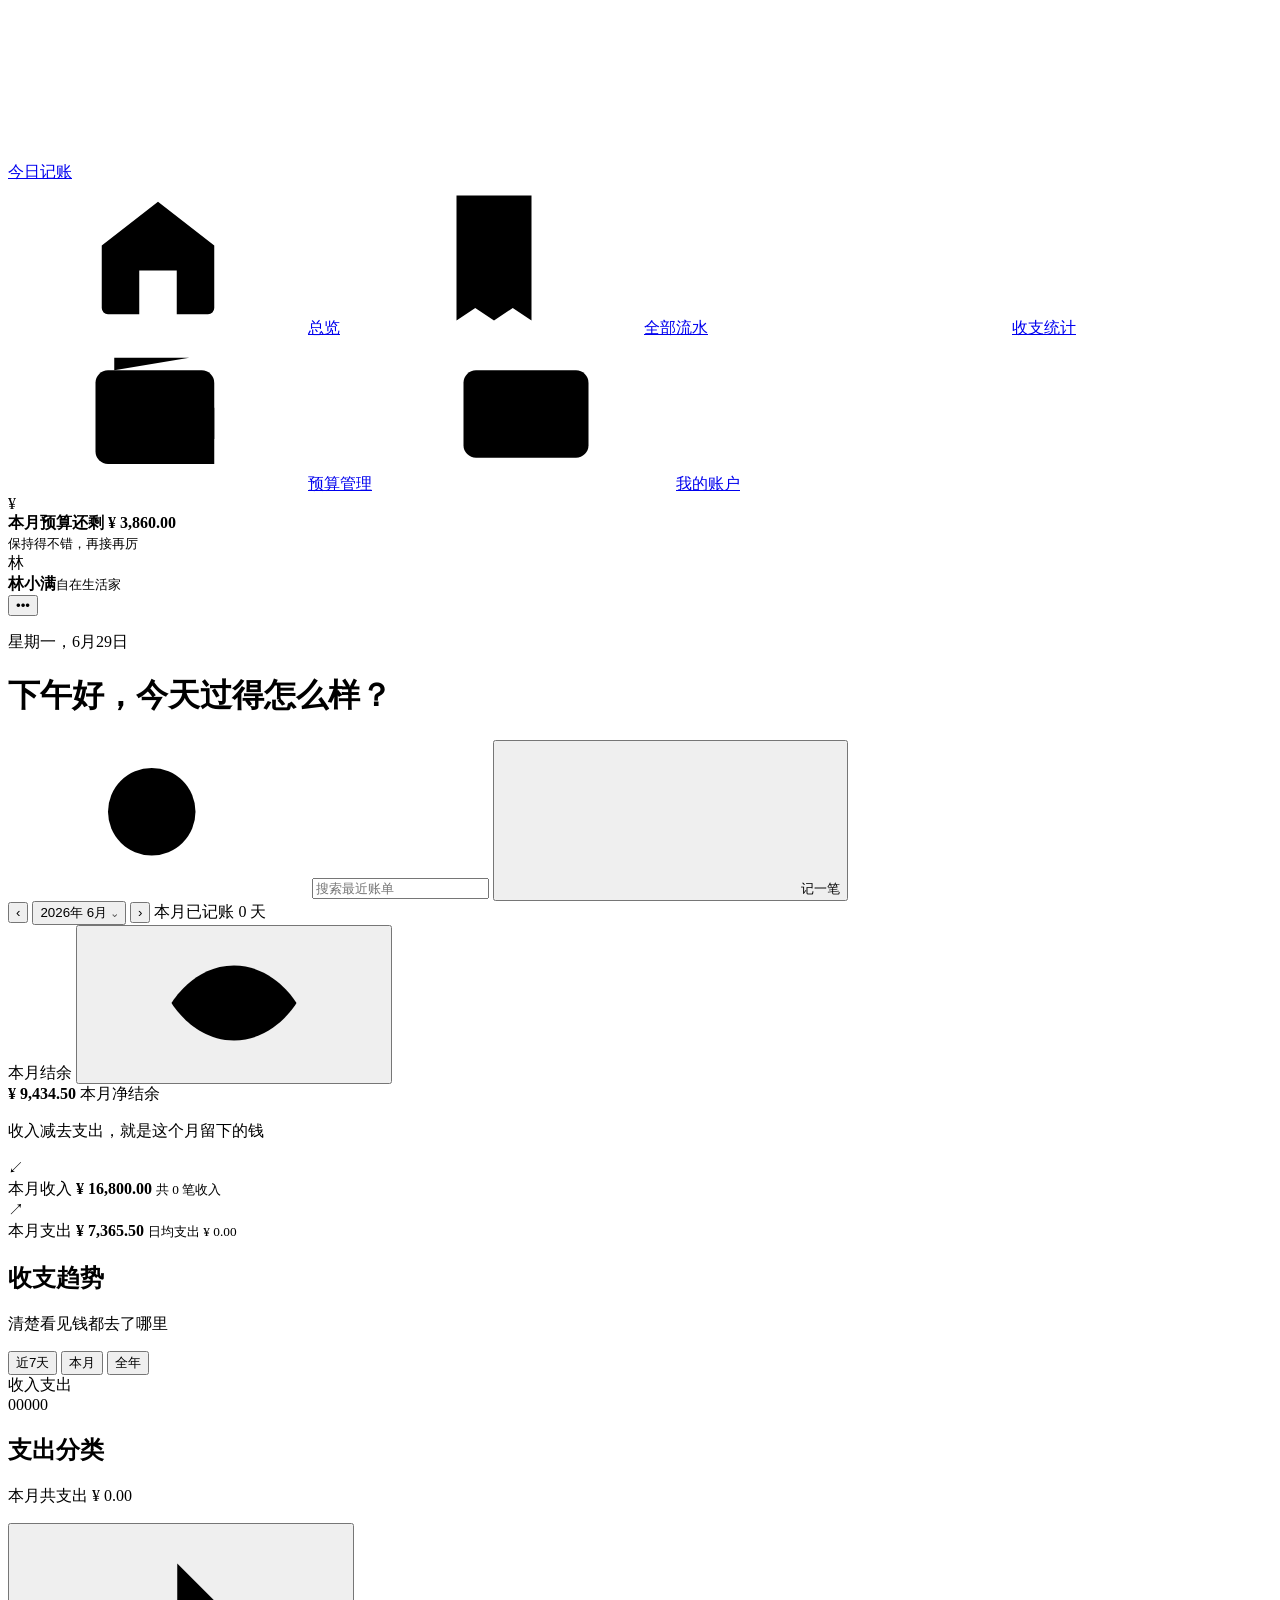
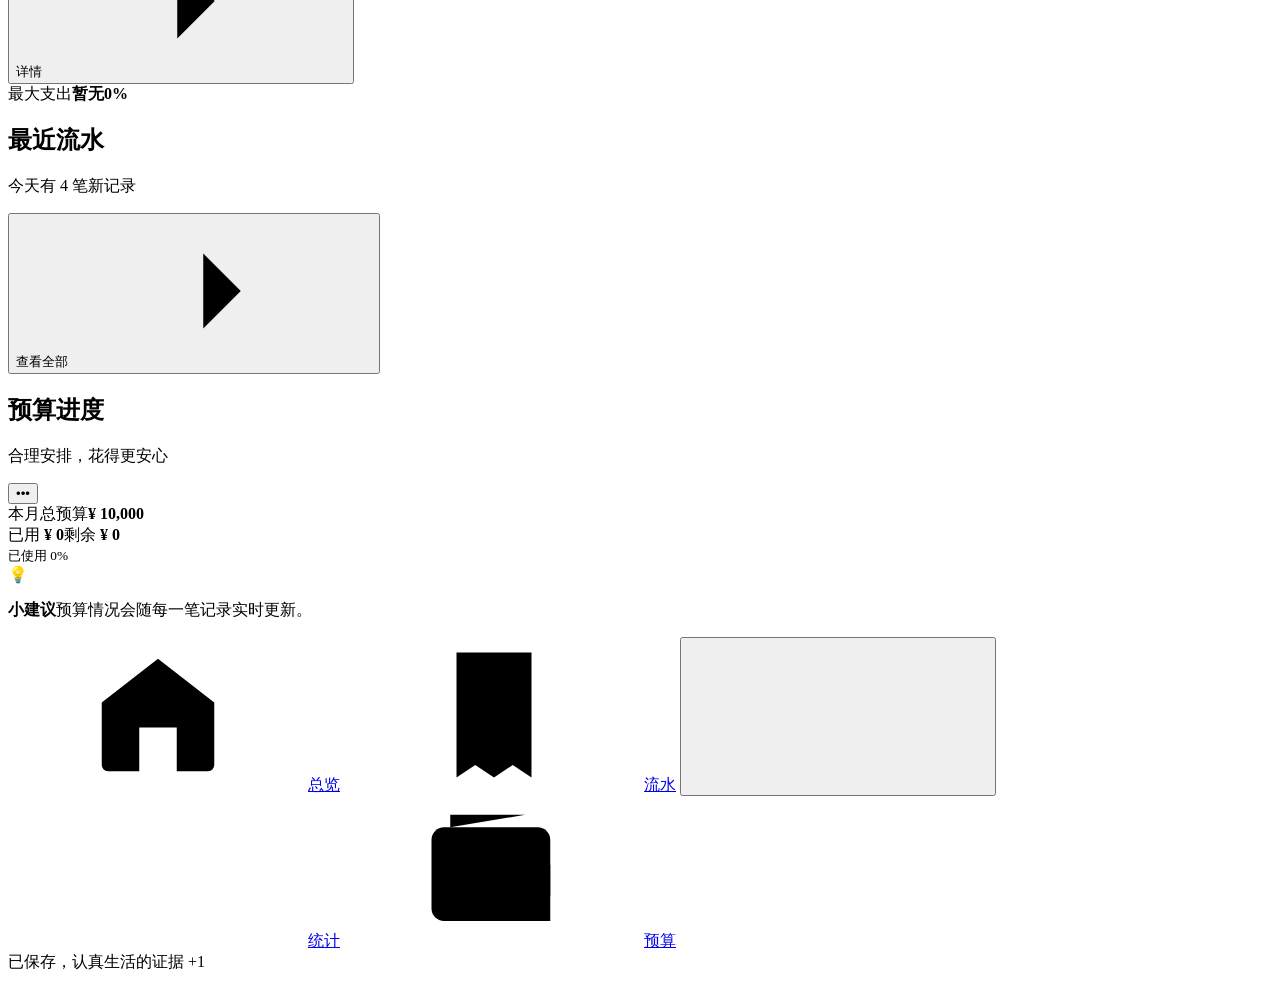
==== index.html @ 745ed1f5 "Merge pull request #1 from mirrorsfa/feature/dynamic-ledger feat: make ledger data-driven and persis" ====
<!doctype html>
<html lang="zh-CN">
<head>
  <meta charset="UTF-8">
  <meta name="viewport" content="width=device-width, initial-scale=1.0">
  <meta name="description" content="今日记账——看见每一笔，也看见生活。">
  <title>今日记账 · 生活收支总览</title>
  <link rel="stylesheet" href="assets/styles/main.css">
</head>
<body>
  <svg class="svg-sprite" aria-hidden="true">
    <symbol id="i-home" viewBox="0 0 24 24"><path d="m3 10 9-7 9 7v10a1 1 0 0 1-1 1h-5v-7H9v7H4a1 1 0 0 1-1-1Z"/></symbol>
    <symbol id="i-receipt" viewBox="0 0 24 24"><path d="M6 2h12v20l-3-2-3 2-3-2-3 2Z"/><path d="M9 8h6M9 12h6"/></symbol>
    <symbol id="i-chart" viewBox="0 0 24 24"><path d="M4 20V10M10 20V4M16 20v-7M22 20H2"/></symbol>
    <symbol id="i-wallet" viewBox="0 0 24 24"><path d="M4 5h15a2 2 0 0 1 2 2v13H4a2 2 0 0 1-2-2V7a2 2 0 0 1 2-2Z"/><path d="M16 11h5v5h-5a2.5 2.5 0 0 1 0-5ZM5 5V3h12"/></symbol>
    <symbol id="i-card" viewBox="0 0 24 24"><rect x="2" y="5" width="20" height="14" rx="2"/><path d="M2 10h20M6 15h4"/></symbol>
    <symbol id="i-search" viewBox="0 0 24 24"><circle cx="11" cy="11" r="7"/><path d="m20 20-4-4"/></symbol>
    <symbol id="i-eye" viewBox="0 0 24 24"><path d="M2 12s3.5-6 10-6 10 6 10 6-3.5 6-10 6S2 12 2 12Z"/><circle cx="12" cy="12" r="2.5"/></symbol>
    <symbol id="i-plus" viewBox="0 0 24 24"><path d="M12 5v14M5 12h14"/></symbol>
    <symbol id="i-chevron" viewBox="0 0 24 24"><path d="m9 18 6-6-6-6"/></symbol>
    <symbol id="i-close" viewBox="0 0 24 24"><path d="m6 6 12 12M18 6 6 18"/></symbol>
  </svg>

  <div class="app-shell">
    <aside class="sidebar">
      <a class="brand" href="#" aria-label="今日记账首页">
        <span class="brand-mark"><span></span><span></span><span></span></span>
        <span>今日记账</span>
      </a>

      <nav class="main-nav" aria-label="主要导航">
        <a class="nav-item active" href="#overview" data-page="总览"><svg><use href="#i-home"/></svg><span>总览</span></a>
        <a class="nav-item" href="#transactions" data-page="全部流水"><svg><use href="#i-receipt"/></svg><span>全部流水</span></a>
        <a class="nav-item" href="#reports" data-page="收支统计"><svg><use href="#i-chart"/></svg><span>收支统计</span></a>
        <a class="nav-item" href="#budget" data-page="预算管理"><svg><use href="#i-wallet"/></svg><span>预算管理</span></a>
        <a class="nav-item" href="#accounts" data-page="我的账户"><svg><use href="#i-card"/></svg><span>我的账户</span></a>
      </nav>

      <div class="sidebar-card">
        <div class="sidebar-card-art"><span>¥</span></div>
        <strong>本月预算还剩</strong>
        <b id="sideBudget">¥ 3,860.00</b>
        <div class="mini-progress"><i style="width: 61%"></i></div>
        <small>保持得不错，再接再厉</small>
      </div>

      <div class="profile">
        <div class="avatar">林</div>
        <div><strong>林小满</strong><small>自在生活家</small></div>
        <button class="icon-button" aria-label="打开个人设置">•••</button>
      </div>
    </aside>

    <main class="main-content" id="overview">
      <header class="topbar">
        <div>
          <p class="eyebrow" id="todayText">星期一，6月29日</p>
          <h1>下午好，今天过得怎么样？</h1>
        </div>
        <div class="top-actions">
          <label class="search-box">
            <svg><use href="#i-search"/></svg>
            <input id="searchInput" type="search" placeholder="搜索最近账单" aria-label="搜索最近账单">
          </label>
          <button class="primary-button" id="addTransaction"><svg><use href="#i-plus"/></svg>记一笔</button>
        </div>
      </header>

      <section class="month-switcher" aria-label="月份切换">
        <button class="round-button" id="prevMonth" aria-label="上个月">‹</button>
        <button class="month-label" id="monthLabel">2026年 6月 <span>⌄</span></button>
        <button class="round-button" id="nextMonth" aria-label="下个月">›</button>
        <span class="month-note" id="activeDays">本月已记账 0 天</span>
      </section>

      <section class="summary-grid" aria-label="本月收支摘要">
        <article class="balance-card">
          <div class="card-heading">
            <span>本月结余</span>
            <button class="eye-button" id="toggleMoney" aria-label="隐藏金额"><svg><use href="#i-eye"/></svg></button>
          </div>
          <div class="balance-line">
            <strong class="money-value" id="balanceValue" data-value="9434.50">¥ 9,434.50</strong>
            <span class="trend-badge" id="balanceBadge">本月净结余</span>
          </div>
          <p id="balanceNote">收入减去支出，就是这个月留下的钱</p>
          <div class="balance-decoration"><i></i><i></i><i></i></div>
        </article>

        <article class="stat-card income-card">
          <div class="stat-icon">↙</div>
          <div>
            <span>本月收入</span>
            <strong class="money-value" id="incomeValue" data-value="16800">¥ 16,800.00</strong>
            <small id="incomeHint">共 0 笔收入</small>
          </div>
        </article>

        <article class="stat-card expense-card">
          <div class="stat-icon">↗</div>
          <div>
            <span>本月支出</span>
            <strong class="money-value" id="expenseValue" data-value="7365.5">¥ 7,365.50</strong>
            <small id="expenseHint">日均支出 ¥ 0.00</small>
          </div>
        </article>
      </section>

      <section class="dashboard-grid">
        <article class="panel trend-panel">
          <div class="panel-header">
            <div><h2>收支趋势</h2><p>清楚看见钱都去了哪里</p></div>
            <div class="segmented" role="group" aria-label="趋势周期">
              <button class="active" data-range="week">近7天</button>
              <button data-range="month">本月</button>
              <button data-range="year">全年</button>
            </div>
          </div>
          <div class="legend"><span><i class="income-dot"></i>收入</span><span><i class="expense-dot"></i>支出</span></div>
          <div class="chart-wrap">
            <div class="chart-y" id="chartAxis"><span>0</span><span>0</span><span>0</span><span>0</span><span>0</span></div>
            <div class="bar-chart" id="barChart" aria-label="近7天收支柱状图"></div>
          </div>
        </article>

        <article class="panel category-panel">
          <div class="panel-header">
            <div><h2>支出分类</h2><p id="categoryTotal">本月共支出 ¥ 0.00</p></div>
            <button class="text-button">详情 <svg><use href="#i-chevron"/></svg></button>
          </div>
          <div class="category-content">
            <div class="donut" id="categoryDonut" role="img" aria-label="支出分类环形图">
              <div><span>最大支出</span><strong id="topCategory">暂无</strong><b id="topCategoryPercent">0%</b></div>
            </div>
            <div class="category-list" id="categoryList"></div>
          </div>
        </article>

        <article class="panel transactions-panel" id="transactions">
          <div class="panel-header">
            <div><h2>最近流水</h2><p id="transactionHint">今天有 4 笔新记录</p></div>
            <button class="text-button" id="showAllTransactions">查看全部 <svg><use href="#i-chevron"/></svg></button>
          </div>
          <div class="transaction-list" id="transactionList"></div>
          <div class="empty-state" id="emptyState" hidden>没有找到相关账单，换个词试试。</div>
        </article>

        <article class="panel budget-panel" id="budget">
          <div class="panel-header">
            <div><h2>预算进度</h2><p>合理安排，花得更安心</p></div>
            <button class="round-button small" id="editBudget" aria-label="预算设置">•••</button>
          </div>
          <div class="budget-main">
            <div><span>本月总预算</span><strong class="money-value" id="budgetValue" data-value="10000">¥ 10,000</strong></div>
            <div class="budget-numbers"><span>已用 <b id="budgetSpent">¥ 0</b></span><span>剩余 <b id="budgetRemaining">¥ 0</b></span></div>
            <div class="budget-track"><i id="budgetProgress" style="width:0"></i></div>
            <small id="budgetHint">已使用 0%</small>
          </div>
          <div class="budget-tip"><span>💡</span><p><strong id="budgetTipTitle">小建议</strong><span id="budgetTipText">预算情况会随每一笔记录实时更新。</span></p></div>
        </article>
      </section>
    </main>

    <nav class="mobile-nav" aria-label="移动端导航">
      <a class="active" href="#overview"><svg><use href="#i-home"/></svg><span>总览</span></a>
      <a href="#transactions"><svg><use href="#i-receipt"/></svg><span>流水</span></a>
      <button id="mobileAdd" aria-label="记一笔"><svg><use href="#i-plus"/></svg></button>
      <a href="#reports"><svg><use href="#i-chart"/></svg><span>统计</span></a>
      <a href="#budget"><svg><use href="#i-wallet"/></svg><span>预算</span></a>
    </nav>
  </div>

  <dialog class="transaction-dialog" id="transactionDialog">
    <form method="dialog" id="transactionForm">
      <div class="dialog-header">
        <div><span id="dialogEyebrow">QUICK ENTRY</span><h2 id="dialogTitle">记下这一笔</h2></div>
        <button class="icon-button close-dialog" type="button" aria-label="关闭"><svg><use href="#i-close"/></svg></button>
      </div>
      <div class="type-switch" role="group" aria-label="收支类型">
        <button type="button" class="active" data-type="expense">支出</button>
        <button type="button" data-type="income">收入</button>
      </div>
      <label class="amount-field"><span>金额</span><div><b>¥</b><input id="amountInput" inputmode="decimal" placeholder="0.00" required></div></label>
      <fieldset class="category-field">
        <legend>选择分类</legend>
        <div class="category-options" id="categoryOptions"></div>
      </fieldset>
      <label class="note-field"><span>备注</span><input id="noteInput" maxlength="30" placeholder="这笔钱花在了……"></label>
      <div class="form-row">
        <label class="compact-field"><span>日期</span><input id="dateInput" type="date" required></label>
        <label class="compact-field"><span>账户</span><select id="accountInput"><option>微信支付</option><option>支付宝</option><option>招商银行</option><option>现金</option></select></label>
      </div>
      <div class="dialog-actions">
        <button class="delete-button" id="deleteTransaction" type="button" hidden>删除这笔</button>
        <button class="save-button" id="saveTransaction" type="submit">保存记录</button>
      </div>
    </form>
  </dialog>

  <dialog class="transaction-dialog budget-dialog" id="budgetDialog">
    <form method="dialog" id="budgetForm">
      <div class="dialog-header">
        <div><span>MONTHLY PLAN</span><h2>设置月度预算</h2></div>
        <button class="icon-button close-budget-dialog" type="button" aria-label="关闭"><svg><use href="#i-close"/></svg></button>
      </div>
      <label class="amount-field"><span>预算金额</span><div><b>¥</b><input id="budgetInput" inputmode="decimal" placeholder="10000" required></div></label>
      <button class="save-button" type="submit">保存预算</button>
    </form>
  </dialog>

  <div class="toast" id="toast" role="status">已保存，认真生活的证据 +1</div>

  <script type="module" src="assets/scripts/app.js"></script>
</body>
</html>
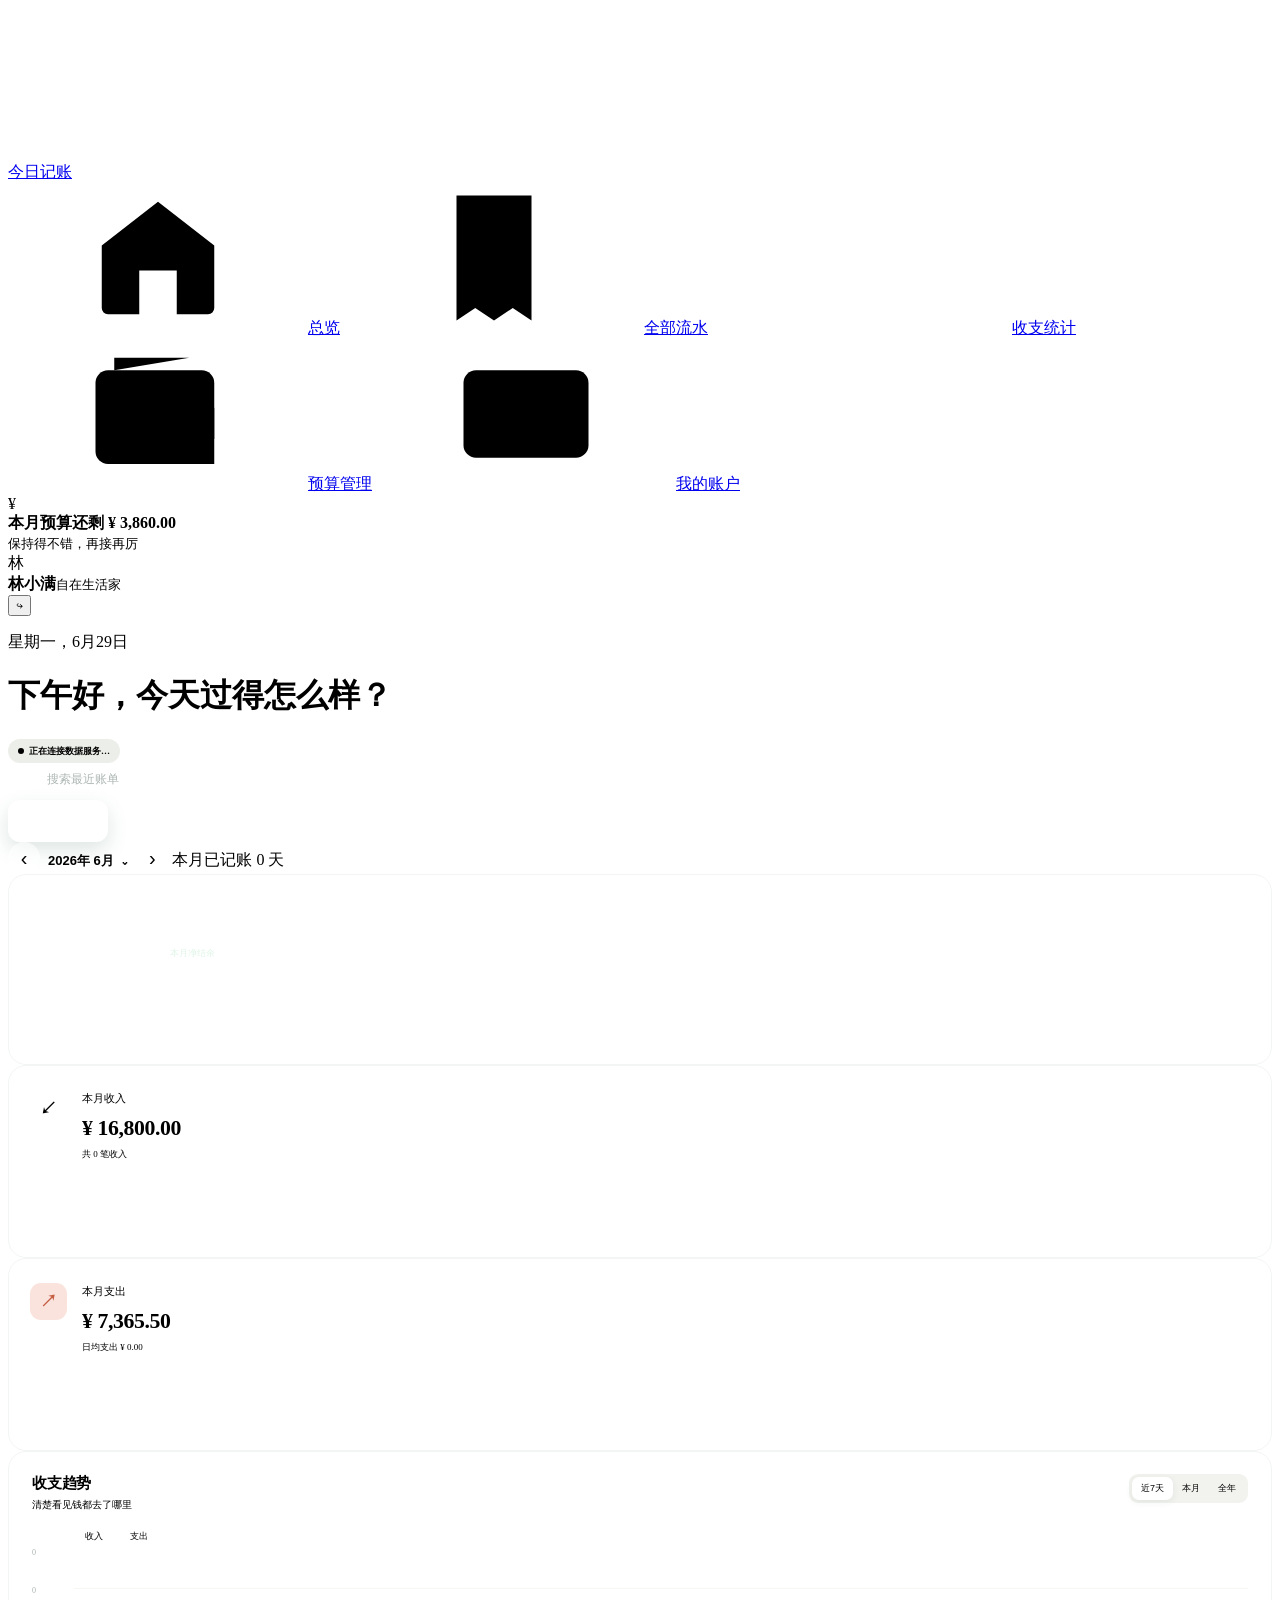
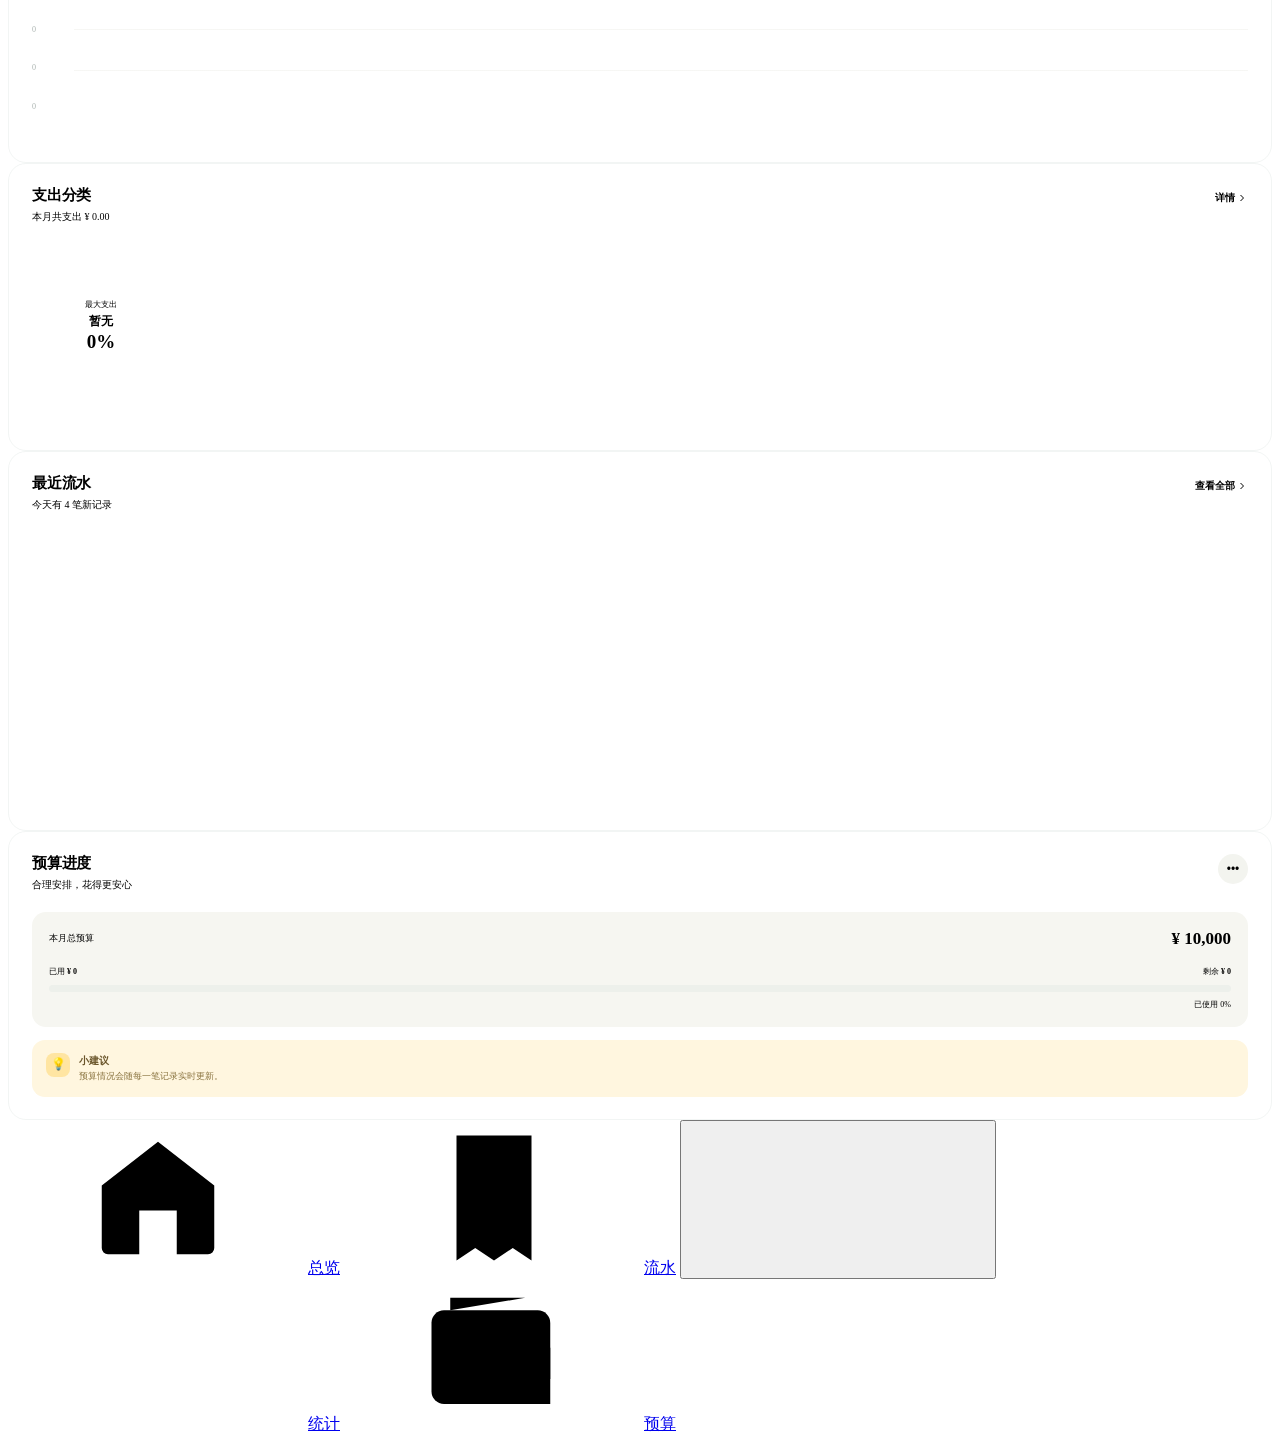
==== commit 01aeadf9: "feat: add authentication accounts and reports" ====
--- a/index.html
+++ b/index.html
@@ -45,9 +45,9 @@
       </div>
 
       <div class="profile">
-        <div class="avatar">林</div>
-        <div><strong>林小满</strong><small>自在生活家</small></div>
-        <button class="icon-button" aria-label="打开个人设置">•••</button>
+        <div class="avatar" id="profileAvatar">林</div>
+        <div><strong id="profileName">林小满</strong><small id="profileEmail">自在生活家</small></div>
+        <button class="icon-button" id="logoutButton" aria-label="退出登录" title="退出登录">↪</button>
       </div>
     </aside>
 
@@ -58,6 +58,7 @@
           <h1>下午好，今天过得怎么样？</h1>
         </div>
         <div class="top-actions">
+          <span class="connection-status" id="connectionStatus" role="status">正在连接数据服务…</span>
           <label class="search-box">
             <svg><use href="#i-search"/></svg>
             <input id="searchInput" type="search" placeholder="搜索最近账单" aria-label="搜索最近账单">
@@ -66,6 +67,7 @@
         </div>
       </header>
 
+      <div class="page-view" id="overviewView">
       <section class="month-switcher" aria-label="月份切换">
         <button class="round-button" id="prevMonth" aria-label="上个月">‹</button>
         <button class="month-label" id="monthLabel">2026年 6月 <span>⌄</span></button>
@@ -158,6 +160,41 @@
           </div>
           <div class="budget-tip"><span>💡</span><p><strong id="budgetTipTitle">小建议</strong><span id="budgetTipText">预算情况会随每一笔记录实时更新。</span></p></div>
         </article>
+      </section>
+      </div>
+
+      <section class="page-view standalone-page" id="reports" hidden>
+        <div class="page-title-row">
+          <div><p class="eyebrow">REPORTS</p><h2>收支统计</h2><span id="reportYearLabel">2026 年度财务全景</span></div>
+        </div>
+        <div class="report-summary-grid">
+          <article><span>年度收入</span><strong id="reportIncome">¥ 0.00</strong><small>所有收入合计</small></article>
+          <article><span>年度支出</span><strong id="reportExpense">¥ 0.00</strong><small>所有支出合计</small></article>
+          <article class="accent"><span>年度结余</span><strong id="reportBalance">¥ 0.00</strong><small id="savingsRate">储蓄率 0%</small></article>
+        </div>
+        <div class="report-grid">
+          <article class="panel annual-trend-panel">
+            <div class="panel-header"><div><h2>月度收支</h2><p>比较每个月的收入与支出</p></div></div>
+            <div class="legend"><span><i class="income-dot"></i>收入</span><span><i class="expense-dot"></i>支出</span></div>
+            <div class="annual-chart" id="annualChart"></div>
+          </article>
+          <article class="panel report-category-panel">
+            <div class="panel-header"><div><h2>年度支出排行</h2><p>找到最值得关注的消费方向</p></div></div>
+            <div class="report-category-list" id="reportCategoryList"></div>
+          </article>
+        </div>
+      </section>
+
+      <section class="page-view standalone-page" id="accounts" hidden>
+        <div class="page-title-row">
+          <div><p class="eyebrow">ACCOUNTS</p><h2>我的账户</h2><span>管理资金所在的位置，余额由流水自动更新</span></div>
+          <button class="primary-button" id="addAccount"><svg><use href="#i-plus"/></svg>添加账户</button>
+        </div>
+        <div class="accounts-overview">
+          <span>账户总资产</span><strong id="totalAssets">¥ 0.00</strong><small id="accountCount">共 0 个账户</small>
+        </div>
+        <div class="account-grid" id="accountGrid"></div>
+        <div class="empty-state" id="accountEmpty" hidden>还没有账户，添加一个开始管理资金。</div>
       </section>
     </main>
 
@@ -188,11 +225,31 @@
       <label class="note-field"><span>备注</span><input id="noteInput" maxlength="30" placeholder="这笔钱花在了……"></label>
       <div class="form-row">
         <label class="compact-field"><span>日期</span><input id="dateInput" type="date" required></label>
-        <label class="compact-field"><span>账户</span><select id="accountInput"><option>微信支付</option><option>支付宝</option><option>招商银行</option><option>现金</option></select></label>
+        <label class="compact-field"><span>账户</span><select id="accountInput"></select></label>
       </div>
       <div class="dialog-actions">
         <button class="delete-button" id="deleteTransaction" type="button" hidden>删除这笔</button>
         <button class="save-button" id="saveTransaction" type="submit">保存记录</button>
+      </div>
+    </form>
+  </dialog>
+
+  <dialog class="transaction-dialog account-dialog" id="accountDialog">
+    <form id="accountForm">
+      <div class="dialog-header">
+        <div><span>ACCOUNT</span><h2 id="accountDialogTitle">添加账户</h2></div>
+        <button class="icon-button close-account-dialog" type="button" aria-label="关闭"><svg><use href="#i-close"/></svg></button>
+      </div>
+      <label class="auth-field"><span>账户名称</span><input id="accountNameInput" maxlength="50" required placeholder="例如：工资卡"></label>
+      <div class="form-row">
+        <label class="compact-field"><span>账户类型</span><select id="accountTypeInput"><option value="wechat">微信</option><option value="alipay">支付宝</option><option value="bank">银行卡</option><option value="cash">现金</option><option value="other">其他</option></select></label>
+        <label class="compact-field"><span>初始余额</span><input id="openingBalanceInput" type="number" step="0.01" value="0"></label>
+      </div>
+      <label class="auth-field"><span>账户颜色</span><input id="accountColorInput" type="color" value="#2f6658"></label>
+      <p class="auth-error" id="accountError" hidden></p>
+      <div class="dialog-actions">
+        <button class="delete-button" id="deleteAccount" type="button" hidden>删除账户</button>
+        <button class="save-button" id="saveAccount" type="submit">保存账户</button>
       </div>
     </form>
   </dialog>
@@ -208,6 +265,30 @@
     </form>
   </dialog>
 
+  <dialog class="auth-dialog" id="authDialog">
+    <form id="authForm">
+      <div class="auth-brand">
+        <span class="brand-mark"><span></span><span></span><span></span></span>
+        <div><strong>今日记账</strong><small>让每一笔都有归处</small></div>
+      </div>
+      <div class="auth-heading">
+        <span>WELCOME BACK</span>
+        <h2 id="authTitle">登录你的账本</h2>
+        <p id="authSubtitle">数据会安全地保存在你的专属账户中</p>
+      </div>
+      <div class="type-switch auth-switch">
+        <button type="button" class="active" data-auth-mode="login">登录</button>
+        <button type="button" data-auth-mode="register">注册</button>
+      </div>
+      <label class="auth-field" id="displayNameField" hidden><span>昵称</span><input id="authDisplayName" maxlength="50" autocomplete="name" placeholder="怎么称呼你"></label>
+      <label class="auth-field"><span>邮箱</span><input id="authEmail" type="email" autocomplete="email" required placeholder="name@example.com"></label>
+      <label class="auth-field"><span>密码</span><input id="authPassword" type="password" minlength="8" maxlength="128" autocomplete="current-password" required placeholder="至少 8 位"></label>
+      <p class="auth-error" id="authError" hidden></p>
+      <button class="save-button" id="authSubmit" type="submit">登录</button>
+      <small class="auth-privacy">密码使用 Argon2 单向哈希保存，我们无法读取你的原始密码。</small>
+    </form>
+  </dialog>
+
   <div class="toast" id="toast" role="status">已保存，认真生活的证据 +1</div>
 
   <script type="module" src="assets/scripts/app.js"></script>
--- a/assets/styles/main.css
+++ b/assets/styles/main.css
@@ -0,0 +1,8 @@
+@import url('./tokens.css');
+@import url('./base.css');
+@import url('./layout.css');
+@import url('./navigation.css');
+@import url('./dashboard.css');
+@import url('./forms.css');
+@import url('./pages.css');
+@import url('./responsive.css');
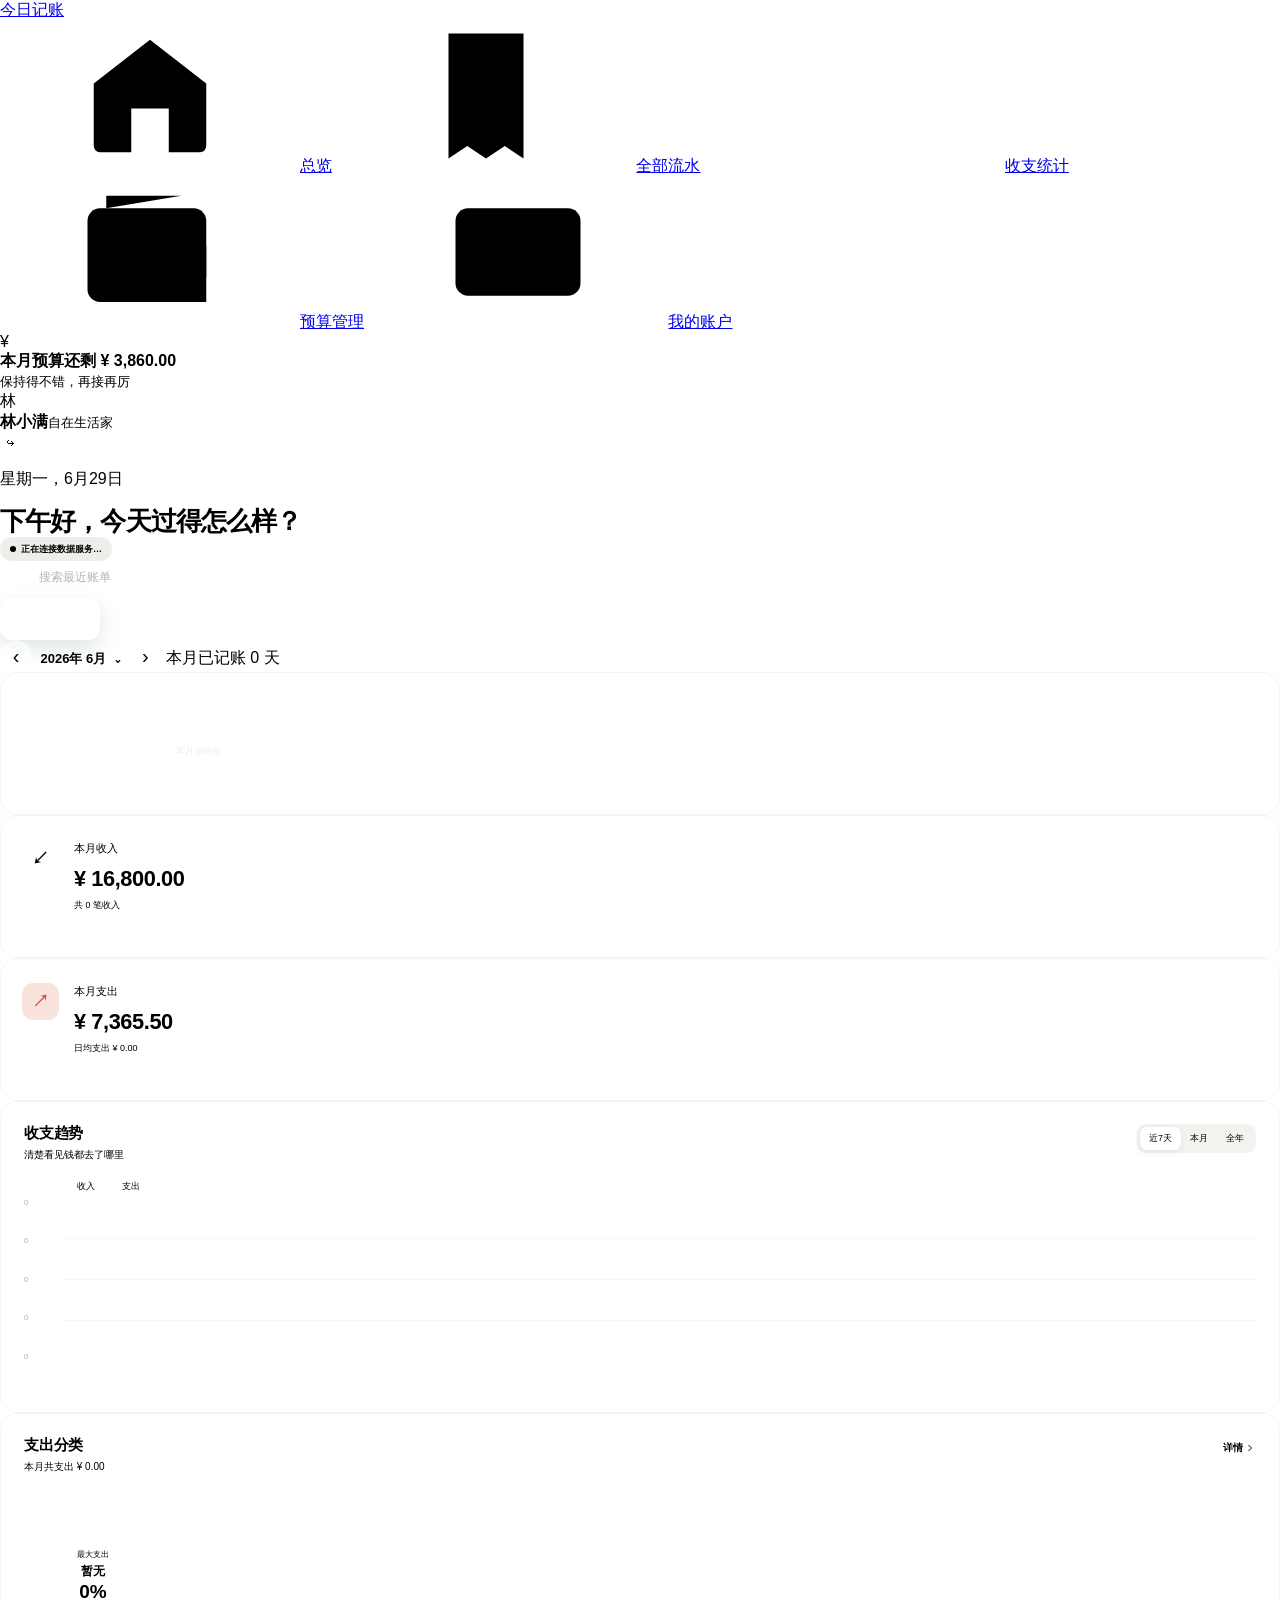
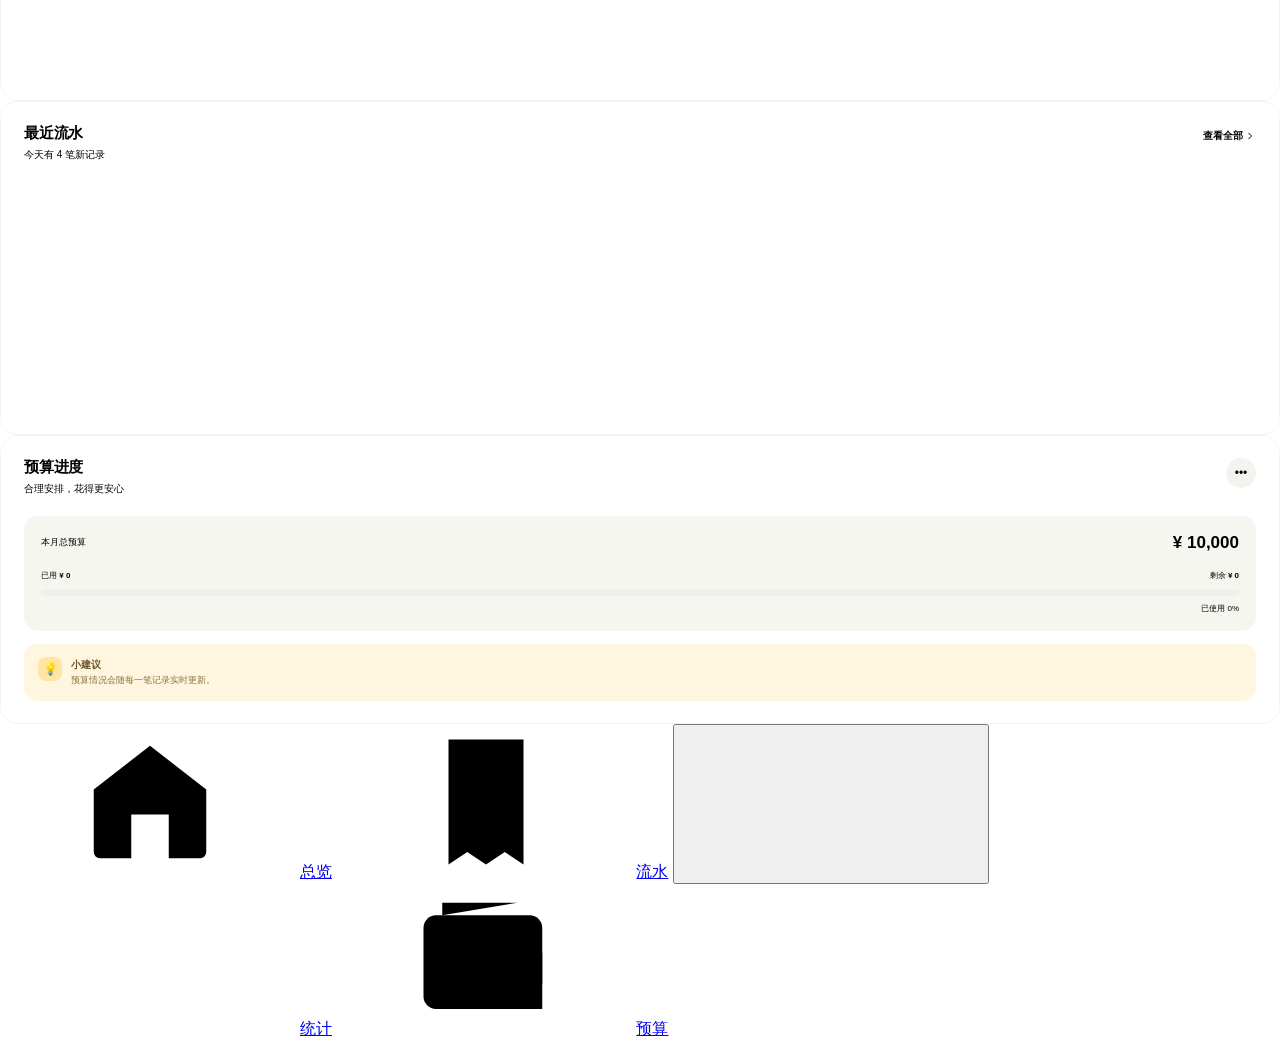
==== commit 07104f1b: "feat: separate ledger pages and add admin console" ====
--- a/index.html
+++ b/index.html
@@ -30,9 +30,9 @@
 
       <nav class="main-nav" aria-label="主要导航">
         <a class="nav-item active" href="#overview" data-page="总览"><svg><use href="#i-home"/></svg><span>总览</span></a>
-        <a class="nav-item" href="#transactions" data-page="全部流水"><svg><use href="#i-receipt"/></svg><span>全部流水</span></a>
+        <a class="nav-item" href="#transactions-page" data-page="全部流水"><svg><use href="#i-receipt"/></svg><span>全部流水</span></a>
         <a class="nav-item" href="#reports" data-page="收支统计"><svg><use href="#i-chart"/></svg><span>收支统计</span></a>
-        <a class="nav-item" href="#budget" data-page="预算管理"><svg><use href="#i-wallet"/></svg><span>预算管理</span></a>
+        <a class="nav-item" href="#budget-page" data-page="预算管理"><svg><use href="#i-wallet"/></svg><span>预算管理</span></a>
         <a class="nav-item" href="#accounts" data-page="我的账户"><svg><use href="#i-card"/></svg><span>我的账户</span></a>
       </nav>
 
@@ -138,7 +138,7 @@
           </div>
         </article>
 
-        <article class="panel transactions-panel" id="transactions">
+        <article class="panel transactions-panel" id="recentTransactions">
           <div class="panel-header">
             <div><h2>最近流水</h2><p id="transactionHint">今天有 4 笔新记录</p></div>
             <button class="text-button" id="showAllTransactions">查看全部 <svg><use href="#i-chevron"/></svg></button>
@@ -147,7 +147,7 @@
           <div class="empty-state" id="emptyState" hidden>没有找到相关账单，换个词试试。</div>
         </article>
 
-        <article class="panel budget-panel" id="budget">
+        <article class="panel budget-panel" id="recentBudget">
           <div class="panel-header">
             <div><h2>预算进度</h2><p>合理安排，花得更安心</p></div>
             <button class="round-button small" id="editBudget" aria-label="预算设置">•••</button>
@@ -162,6 +162,40 @@
         </article>
       </section>
       </div>
+
+      <section class="page-view standalone-page" id="transactions-page" hidden>
+        <div class="page-title-row">
+          <div><p class="eyebrow">TRANSACTIONS</p><h2>全部流水</h2><span id="allTransactionPeriod">本月的每一笔收支记录</span></div>
+          <button class="primary-button" id="addTransactionPage"><svg><use href="#i-plus"/></svg>记一笔</button>
+        </div>
+        <div class="page-toolbar">
+          <div class="toolbar-month"><button id="transactionPrevMonth" aria-label="上个月">‹</button><strong id="transactionMonthLabel">2026年 6月</strong><button id="transactionNextMonth" aria-label="下个月">›</button></div>
+          <label class="toolbar-search"><svg><use href="#i-search"/></svg><input id="allTransactionSearch" placeholder="搜索备注或分类"></label>
+          <select id="transactionTypeFilter" aria-label="收支类型"><option value="all">全部类型</option><option value="expense">支出</option><option value="income">收入</option></select>
+          <select id="transactionAccountFilter" aria-label="账户筛选"><option value="all">全部账户</option></select>
+        </div>
+        <article class="panel full-transactions-panel">
+          <div class="full-transaction-header"><span>账目</span><span>账户</span><span>日期</span><span>金额</span></div>
+          <div id="allTransactionList"></div>
+          <div class="empty-state" id="allTransactionEmpty" hidden>这个月还没有流水。</div>
+        </article>
+      </section>
+
+      <section class="page-view standalone-page" id="budget-page" hidden>
+        <div class="page-title-row">
+          <div><p class="eyebrow">BUDGET</p><h2>预算管理</h2><span id="budgetPagePeriod">规划支出，让每个月更从容</span></div>
+          <button class="primary-button" id="editBudgetPage">设置预算</button>
+        </div>
+        <div class="budget-page-hero">
+          <div><span>月度预算</span><strong id="budgetPageTotal">¥ 0.00</strong><small id="budgetPageStatus">尚未使用预算</small></div>
+          <div class="budget-ring" id="budgetPageRing"><span id="budgetPagePercent">0%</span></div>
+          <div class="budget-page-values"><span>已使用 <b id="budgetPageSpent">¥ 0.00</b></span><span>可使用 <b id="budgetPageRemaining">¥ 0.00</b></span></div>
+        </div>
+        <article class="panel budget-category-panel">
+          <div class="panel-header"><div><h2>分类预算观察</h2><p>根据本月实际支出查看各分类占用</p></div></div>
+          <div class="budget-category-list" id="budgetCategoryList"></div>
+        </article>
+      </section>
 
       <section class="page-view standalone-page" id="reports" hidden>
         <div class="page-title-row">
@@ -200,10 +234,10 @@
 
     <nav class="mobile-nav" aria-label="移动端导航">
       <a class="active" href="#overview"><svg><use href="#i-home"/></svg><span>总览</span></a>
-      <a href="#transactions"><svg><use href="#i-receipt"/></svg><span>流水</span></a>
+      <a href="#transactions-page"><svg><use href="#i-receipt"/></svg><span>流水</span></a>
       <button id="mobileAdd" aria-label="记一笔"><svg><use href="#i-plus"/></svg></button>
       <a href="#reports"><svg><use href="#i-chart"/></svg><span>统计</span></a>
-      <a href="#budget"><svg><use href="#i-wallet"/></svg><span>预算</span></a>
+      <a href="#budget-page"><svg><use href="#i-wallet"/></svg><span>预算</span></a>
     </nav>
   </div>
 
@@ -266,10 +300,11 @@
   </dialog>
 
   <dialog class="auth-dialog" id="authDialog">
-    <form id="authForm">
+    <form id="authForm" autocomplete="off">
       <div class="auth-brand">
         <span class="brand-mark"><span></span><span></span><span></span></span>
         <div><strong>今日记账</strong><small>让每一笔都有归处</small></div>
+        <button class="icon-button close-auth-dialog" type="button" aria-label="关闭登录窗口"><svg><use href="#i-close"/></svg></button>
       </div>
       <div class="auth-heading">
         <span>WELCOME BACK</span>
@@ -281,8 +316,8 @@
         <button type="button" data-auth-mode="register">注册</button>
       </div>
       <label class="auth-field" id="displayNameField" hidden><span>昵称</span><input id="authDisplayName" maxlength="50" autocomplete="name" placeholder="怎么称呼你"></label>
-      <label class="auth-field"><span>邮箱</span><input id="authEmail" type="email" autocomplete="email" required placeholder="name@example.com"></label>
-      <label class="auth-field"><span>密码</span><input id="authPassword" type="password" minlength="8" maxlength="128" autocomplete="current-password" required placeholder="至少 8 位"></label>
+      <label class="auth-field"><span>邮箱</span><input id="authEmail" type="email" autocomplete="off" required placeholder="name@example.com" value=""></label>
+      <label class="auth-field"><span>密码</span><input id="authPassword" type="password" minlength="8" maxlength="128" autocomplete="off" required placeholder="至少 8 位" value=""></label>
       <p class="auth-error" id="authError" hidden></p>
       <button class="save-button" id="authSubmit" type="submit">登录</button>
       <small class="auth-privacy">密码使用 Argon2 单向哈希保存，我们无法读取你的原始密码。</small>
